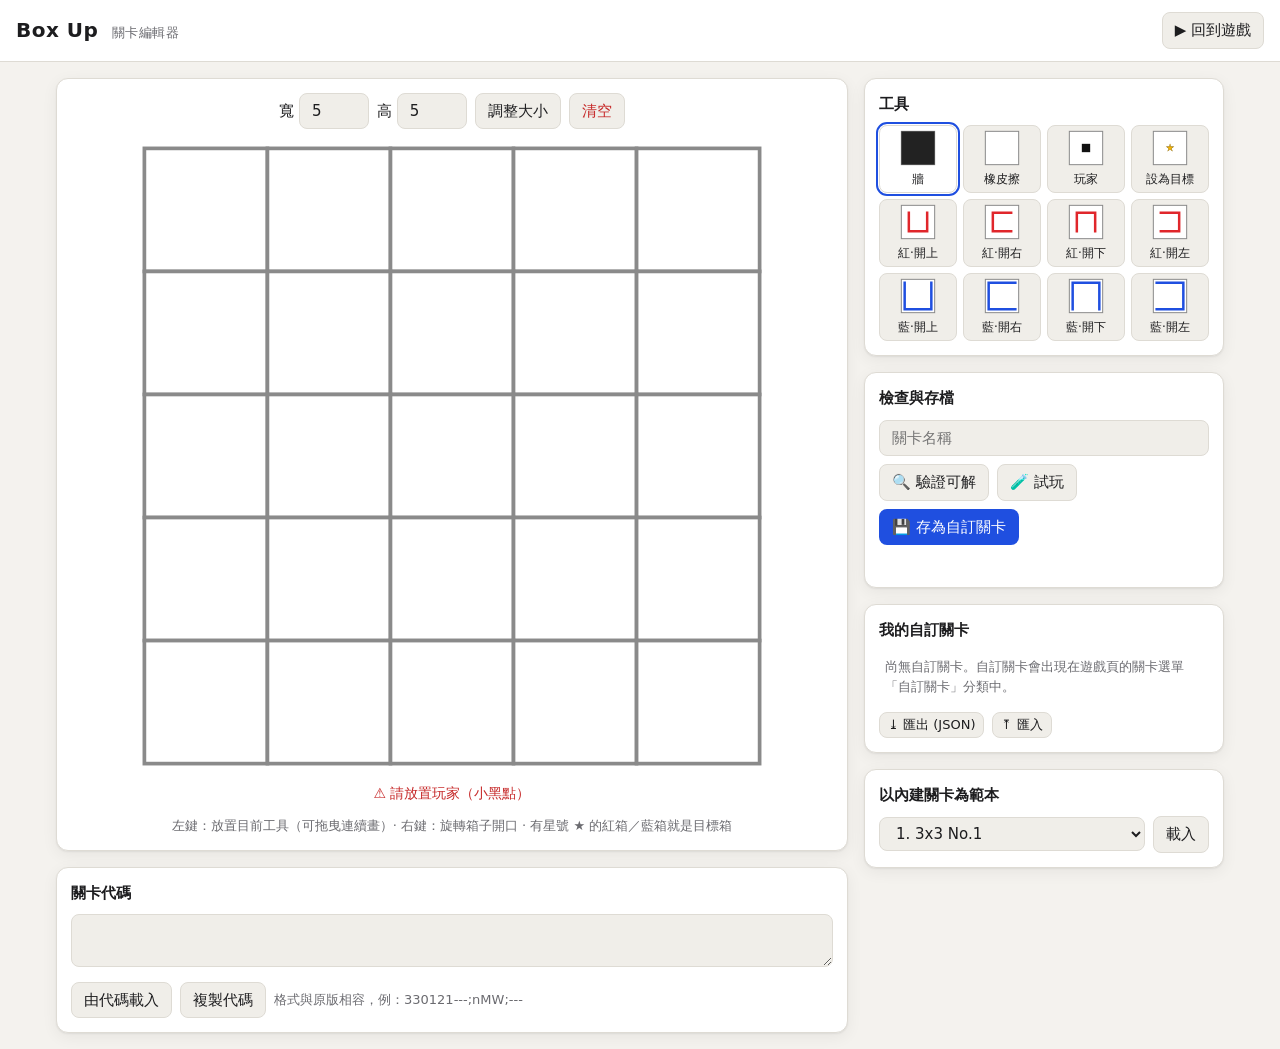
==== editor.html @ 64d10af4 "Box Up 箱中箱：遊戲（17 關、移動紀錄、存檔）與關卡編輯器 Co-Authored-By: Claude Opus 5.5 <noreply@anthropic.com>" ====
<!doctype html>
<html lang="zh-Hant">
<head>
<meta charset="utf-8">
<meta name="viewport" content="width=device-width, initial-scale=1">
<title>Box Up 關卡編輯器</title>
<link rel="stylesheet" href="style.css">
<style>
  .palette { display: grid; grid-template-columns: repeat(4, 1fr); gap: 6px; }
  .palette button { flex-direction: column; justify-content: center; padding: 4px; font-size: 12px; min-height: 64px; }
  .palette button.on { outline: 2px solid var(--accent); outline-offset: 1px; background: var(--panel); }
  .palette svg { width: 36px; height: 36px; }
  svg.board .cell { cursor: crosshair; }
  svg.board .target-mark { pointer-events: none; }
  .msg { font-size: 14px; min-height: 1.4em; }
  .msg.err { color: var(--danger); }
  .msg.ok { color: var(--ok); }
  input[type=number] { width: 70px; }
</style>
</head>
<body>
<header class="top">
  <h1>Box Up <small>關卡編輯器</small></h1>
  <nav><a class="btn" href="index.html">▶ 回到遊戲</a></nav>
</header>

<main class="layout">
  <section class="stack">
    <div class="card board-wrap">
      <div class="row" style="justify-content:center">
        <label>寬 <input type="number" id="wIn" min="2" max="15" value="5"></label>
        <label>高 <input type="number" id="hIn" min="2" max="15" value="5"></label>
        <button id="resizeBtn">調整大小</button>
        <button id="clearBtn" class="danger">清空</button>
      </div>
      <svg class="board" id="board"></svg>
      <div class="msg" id="msg"></div>
      <p class="muted" style="margin:0;text-align:center">左鍵：放置目前工具（可拖曳連續畫）· 右鍵：旋轉箱子開口 · 有星號 ★ 的紅箱／藍箱就是目標箱</p>
    </div>

    <div class="card">
      <h2>關卡代碼</h2>
      <textarea id="codeBox" rows="2" spellcheck="false"></textarea>
      <div class="row" style="margin-top:8px">
        <button id="loadCodeBtn">由代碼載入</button>
        <button id="copyCodeBtn">複製代碼</button>
        <span class="muted">格式與原版相容，例：330121---;nMW;---</span>
      </div>
    </div>
  </section>

  <aside class="stack">
    <div class="card">
      <h2>工具</h2>
      <div class="palette" id="palette"></div>
    </div>

    <div class="card">
      <h2>檢查與存檔</h2>
      <input type="text" id="nameIn" placeholder="關卡名稱">
      <div class="row" style="margin-top:8px">
        <button id="solveBtn">🔍 驗證可解</button>
        <button id="playBtn">🧪 試玩</button>
        <button id="saveBtn" class="primary">💾 存為自訂關卡</button>
      </div>
      <div class="msg" id="solveMsg" style="margin-top:8px"></div>
    </div>

    <div class="card">
      <h2>我的自訂關卡</h2>
      <div class="list" id="customList"></div>
      <div class="row" style="margin-top:10px">
        <button class="small" id="exportBtn">⤓ 匯出 (JSON)</button>
        <button class="small" id="importBtn">⤒ 匯入</button>
        <input type="file" id="importFile" accept=".json,application/json" hidden>
      </div>
    </div>

    <div class="card">
      <h2>以內建關卡為範本</h2>
      <div class="row">
        <select id="tplSel" style="flex:1"></select>
        <button id="tplBtn">載入</button>
      </div>
    </div>
  </aside>
</main>
<div class="toast" id="toast"></div>

<script src="boxup-core.js"></script>
<script src="levels.js"></script>
<script>
(function () {
  'use strict';
  const B = BoxUp;
  const $ = id => document.getElementById(id);
  const K_CUSTOM = 'boxup.customLevels';
  const store = {
    get(k, d) { try { const v = localStorage.getItem(k); return v ? JSON.parse(v) : d; } catch (e) { return d; } },
    set(k, v) { try { localStorage.setItem(k, JSON.stringify(v)); } catch (e) { toast('無法寫入瀏覽器儲存空間'); } },
  };
  function toast(msg) {
    const t = $('toast'); t.textContent = msg; t.classList.add('show');
    clearTimeout(toast._t); toast._t = setTimeout(() => t.classList.remove('show'), 1800);
  }

  // grid[y][x]: '-', 'X', 'M', 'n','e','s','w','N','E','S','W'
  let grid = [];
  let red = null, blue = null;   // 目標箱座標 {x,y}
  let tool = 'X';
  let editingIndex = -1;         // 正在編輯的自訂關卡索引

  const TOOLS = [
    { id: 'X', label: '牆' }, { id: '-', label: '橡皮擦' }, { id: 'M', label: '玩家' }, { id: '*', label: '設為目標' },
    { id: 'n', label: '紅·開上' }, { id: 'e', label: '紅·開右' }, { id: 's', label: '紅·開下' }, { id: 'w', label: '紅·開左' },
    { id: 'N', label: '藍·開上' }, { id: 'E', label: '藍·開右' }, { id: 'S', label: '藍·開下' }, { id: 'W', label: '藍·開左' },
  ];

  function iconFor(id) {
    const svg = B.svgEl('svg', { viewBox: '-4 -4 108 108' });
    B.svgEl('rect', { x: 0, y: 0, width: 100, height: 100, fill: 'var(--cell)', stroke: 'var(--grid)', 'stroke-width': 3 }, svg);
    if (id === 'X') B.svgEl('rect', { x: 0, y: 0, width: 100, height: 100, fill: 'var(--wall)' }, svg);
    else if (id === 'M') B.svgEl('rect', { x: 37.5, y: 37.5, width: 25, height: 25, fill: 'var(--player)' }, svg);
    else if (id === '*') starAt(svg, 50, 50, 1.6);
    else if (B.BOX_CHARS[id]) { const [k, d] = B.BOX_CHARS[id]; B.boxShape(k, d, true, svg); }
    return svg;
  }

  function starAt(parent, cx, cy, s) {
    const t = B.svgEl('text', { x: cx, y: cy, 'text-anchor': 'middle', 'dominant-baseline': 'central',
      'font-size': 18 * s, fill: '#f5b400', stroke: '#7a5a00', 'stroke-width': 1, class: 'target-mark' }, parent);
    t.textContent = '★';
    return t;
  }

  function buildPalette() {
    const p = $('palette');
    TOOLS.forEach(t => {
      const b = document.createElement('button');
      b.dataset.tool = t.id; b.title = t.label;
      b.appendChild(iconFor(t.id));
      b.appendChild(document.createTextNode(t.label));
      b.addEventListener('click', () => { tool = t.id; refreshPalette(); });
      p.appendChild(b);
    });
    refreshPalette();
  }
  function refreshPalette() { document.querySelectorAll('.palette button').forEach(b => b.classList.toggle('on', b.dataset.tool === tool)); }

  // ---------- 格子操作 ----------
  function newGrid(w, h) {
    grid = Array.from({ length: h }, () => Array(w).fill('-'));
    red = blue = null;
  }

  function resize(w, h) {
    const old = grid;
    grid = Array.from({ length: h }, (_, y) => Array.from({ length: w }, (_, x) => (old[y] && old[y][x]) || '-'));
    if (red && (red.x >= w || red.y >= h)) red = null;
    if (blue && (blue.x >= w || blue.y >= h)) blue = null;
    fixTargets();
  }

  const isRed = c => 'nesw'.includes(c) && c !== '';
  const isBlue = c => 'NESW'.includes(c) && c !== '';

  // 目標箱若已不存在，自動改指第一個同色箱
  function fixTargets() {
    const find = test => { for (let y = 0; y < grid.length; y++) for (let x = 0; x < grid[0].length; x++) if (test(grid[y][x])) return { x, y }; return null; };
    if (!red || !isRed(grid[red.y][red.x])) red = find(isRed);
    if (!blue || !isBlue(grid[blue.y][blue.x])) blue = find(isBlue);
  }

  function paint(x, y, t) {
    const c = grid[y][x];
    if (t === '*') {
      if (isRed(c)) red = { x, y };
      else if (isBlue(c)) blue = { x, y };
      else { setMsg('「設為目標」要點在紅箱或藍箱上', true); return; }
    } else if (t === 'M') {
      for (const row of grid) for (let i = 0; i < row.length; i++) if (row[i] === 'M') row[i] = '-';
      grid[y][x] = 'M';
    } else {
      grid[y][x] = t;
      if (isRed(t) && !red) red = { x, y };
      if (isBlue(t) && !blue) blue = { x, y };
    }
    fixTargets();
    changed();
  }

  function rotate(x, y) {
    const c = grid[y][x];
    const k = B.BOX_CHARS[c];
    if (!k) return;
    const nc = 'nesw'[(k[1] + 1) % 4];
    grid[y][x] = k[0] === B.BLUE ? nc.toUpperCase() : nc;
    changed();
  }

  // ---------- 繪製 ----------
  function draw() {
    const svg = $('board');
    const h = grid.length, w = grid[0].length, C = B.CELL;
    while (svg.firstChild) svg.removeChild(svg.firstChild);
    svg.setAttribute('viewBox', `-6 -6 ${w * C + 12} ${h * C + 12}`);
    for (let y = 0; y < h; y++) for (let x = 0; x < w; x++) {
      const c = grid[y][x];
      const g = B.svgEl('g', { transform: `translate(${x * C} ${y * C})` }, svg);
      const r = B.svgEl('rect', { x: 0, y: 0, width: C, height: C, class: 'cell' + (c === 'X' ? ' wall' : '') }, g);
      r.dataset.x = x; r.dataset.y = y;
      if (c === 'M') B.svgEl('rect', { x: 37.5, y: 37.5, width: 25, height: 25, fill: 'var(--player)', 'pointer-events': 'none' }, g);
      else if (B.BOX_CHARS[c]) {
        const [k, d] = B.BOX_CHARS[c];
        const tgt = (k === B.RED && red && red.x === x && red.y === y) || (k === B.BLUE && blue && blue.x === x && blue.y === y);
        B.boxShape(k, d, tgt, g).setAttribute('pointer-events', 'none');
        if (tgt) starAt(g, k === B.RED ? 50 : 82, k === B.RED ? 50 : 18, 1);
      }
    }
  }

  function currentCode() {
    if (!red || !blue) return null;
    return B.serializeGrid(grid, red, blue);
  }

  function validate() {
    const code = currentCode();
    let players = 0; grid.forEach(r => r.forEach(c => { if (c === 'M') players++; }));
    if (!players) return { err: '請放置玩家（小黑點）' };
    if (!red) return { err: '請放置至少一個紅箱' };
    if (!blue) return { err: '請放置至少一個藍箱' };
    try { return { code, level: B.parse(code) }; } catch (e) { return { err: e.message }; }
  }

  function setMsg(t, err) { const m = $('msg'); m.textContent = t; m.className = 'msg' + (err ? ' err' : ''); }

  function changed() {
    draw();
    const v = validate();
    $('codeBox').value = v.code || currentCode() || '';
    setMsg(v.err ? '⚠ ' + v.err : '關卡格式正確', !!v.err);
    $('solveMsg').textContent = '';
  }

  // ---------- 滑鼠 ----------
  let dragging = false, lastCell = null;
  const cellFromEvent = e => {
    const t = document.elementFromPoint(e.clientX, e.clientY);
    return t && t.dataset && t.dataset.x !== undefined ? [+t.dataset.x, +t.dataset.y] : null;
  };
  $('board').addEventListener('pointerdown', e => {
    const c = cellFromEvent(e); if (!c) return;
    if (e.button === 2) { rotate(c[0], c[1]); return; }
    if (e.button !== 0) return;
    dragging = ['X', '-'].includes(tool);
    lastCell = c.join();
    paint(c[0], c[1], tool);
  });
  $('board').addEventListener('pointermove', e => {
    if (!dragging) return;
    const c = cellFromEvent(e); if (!c || c.join() === lastCell) return;
    lastCell = c.join(); paint(c[0], c[1], tool);
  });
  window.addEventListener('pointerup', () => { dragging = false; });
  $('board').addEventListener('contextmenu', e => e.preventDefault());

  // ---------- 載入 ----------
  function loadCode(code, name) {
    const L = B.parse(code);
    grid = B.levelToGrid(L);
    red = { x: L.boxes[L.redTarget].x, y: L.boxes[L.redTarget].y };
    blue = { x: L.boxes[L.blueTarget].x, y: L.boxes[L.blueTarget].y };
    $('wIn').value = L.w; $('hIn').value = L.h;
    if (name !== undefined) $('nameIn').value = name;
    changed();
  }

  // ---------- 自訂關卡 ----------
  function customs() { return store.get(K_CUSTOM, []); }

  function renderCustoms() {
    const list = customs(), box = $('customList');
    if (!list.length) { box.innerHTML = '<div class="empty">尚無自訂關卡。自訂關卡會出現在遊戲頁的關卡選單「自訂關卡」分類中。</div>'; return; }
    box.innerHTML = '';
    list.forEach((c, i) => {
      const d = document.createElement('div'); d.className = 'item';
      d.innerHTML = `<div class="t"></div><div class="muted cd" style="font-family:ui-monospace,Consolas,monospace;word-break:break-all"></div>
        <div class="row"><button class="small" data-a="edit">編輯</button><button class="small" data-a="play">▶ 玩</button><button class="small danger" data-a="del">刪除</button></div>`;
      d.querySelector('.t').textContent = c.name + (c.par ? `（最短 ${c.par} 步）` : '') + (i === editingIndex ? ' ✎' : '');
      d.querySelector('.cd').textContent = c.code;
      d.addEventListener('click', e => {
        const a = e.target.dataset && e.target.dataset.a;
        if (a === 'edit') { editingIndex = i; loadCode(c.code, c.name); renderCustoms(); }
        else if (a === 'play') location.href = 'index.html?code=' + encodeURIComponent(c.code) + '&name=' + encodeURIComponent(c.name);
        else if (a === 'del' && confirm(`刪除自訂關卡「${c.name}」？`)) {
          const l = customs(); l.splice(i, 1); store.set(K_CUSTOM, l);
          if (editingIndex === i) editingIndex = -1; else if (editingIndex > i) editingIndex--;
          renderCustoms();
        }
      });
      box.appendChild(d);
    });
  }

  function solveNow() {
    const v = validate(), m = $('solveMsg');
    if (v.err) { m.textContent = '⚠ ' + v.err; m.className = 'msg err'; return null; }
    m.textContent = '計算中…'; m.className = 'msg';
    return new Promise(res => setTimeout(() => {
      const r = B.solve(v.level);
      if (r.path) {
        m.textContent = `✔ 可解！最短 ${r.path.length} 步（搜尋 ${r.nodes.toLocaleString()} 個狀態）\n${B.movesToArrows(r.path.map(d => B.LETTERS[d]).join(''))}`;
        m.className = 'msg ok'; m.style.whiteSpace = 'pre-wrap'; m.style.wordBreak = 'break-all';
      } else {
        m.textContent = r.aborted ? '⚠ 狀態太多，無法在合理時間內判斷是否可解' : '✘ 此關卡無解';
        m.className = 'msg err';
      }
      res({ v, r });
    }, 20));
  }

  $('solveBtn').addEventListener('click', solveNow);
  $('playBtn').addEventListener('click', () => {
    const v = validate(); if (v.err) { toast(v.err); return; }
    window.open('index.html?code=' + encodeURIComponent(v.code) + '&name=' + encodeURIComponent($('nameIn').value.trim() || '試玩關卡'), '_blank');
  });
  $('saveBtn').addEventListener('click', async () => {
    const res = await solveNow(); if (!res) return;
    const { v, r } = res;
    if (!r.path && !confirm('此關卡無解（或無法判斷），仍要存檔嗎？')) return;
    const name = $('nameIn').value.trim() || `自訂關卡 ${new Date().toLocaleDateString()}`;
    const list = customs();
    const entry = { name, code: v.code, par: r.path ? r.path.length : null, savedAt: new Date().toISOString() };
    const dup = list.findIndex((c, i) => c.code === v.code && i !== editingIndex);
    if (dup >= 0) { toast('已有相同的關卡：' + list[dup].name); return; }
    if (editingIndex >= 0 && list[editingIndex] && confirm(`覆蓋原本的「${list[editingIndex].name}」？（取消則另存新關卡）`)) list[editingIndex] = entry;
    else { list.push(entry); editingIndex = list.length - 1; }
    store.set(K_CUSTOM, list);
    $('nameIn').value = name;
    renderCustoms();
    toast('已儲存：' + name);
  });

  $('resizeBtn').addEventListener('click', () => {
    const w = Math.max(2, Math.min(15, +$('wIn').value || 5)), h = Math.max(2, Math.min(15, +$('hIn').value || 5));
    $('wIn').value = w; $('hIn').value = h; resize(w, h); changed();
  });
  $('clearBtn').addEventListener('click', () => {
    if (!confirm('清空整個棋盤？')) return;
    newGrid(grid[0].length, grid.length); editingIndex = -1; renderCustoms(); changed();
  });
  $('loadCodeBtn').addEventListener('click', () => {
    try { loadCode($('codeBox').value); editingIndex = -1; renderCustoms(); toast('已載入'); }
    catch (e) { setMsg('⚠ 代碼錯誤：' + e.message, true); }
  });
  $('copyCodeBtn').addEventListener('click', () => {
    navigator.clipboard.writeText($('codeBox').value).then(() => toast('已複製'), () => toast('複製失敗'));
  });

  const tpl = $('tplSel');
  BOXUP_LEVELS.forEach((l, i) => { const o = document.createElement('option'); o.value = i; o.textContent = `${i + 1}. ${l.name}`; tpl.appendChild(o); });
  $('tplBtn').addEventListener('click', () => {
    const l = BOXUP_LEVELS[+tpl.value]; editingIndex = -1;
    loadCode(l.code, l.name + '（改）'); renderCustoms();
  });

  $('exportBtn').addEventListener('click', () => {
    const a = document.createElement('a');
    a.href = URL.createObjectURL(new Blob([JSON.stringify({ app: 'BoxUp', version: 1, customLevels: customs() }, null, 2)], { type: 'application/json' }));
    a.download = 'BoxUp-自訂關卡.json'; a.click();
  });
  $('importBtn').addEventListener('click', () => $('importFile').click());
  $('importFile').addEventListener('change', e => {
    const f = e.target.files[0]; e.target.value = ''; if (!f) return;
    const rd = new FileReader();
    rd.onload = () => {
      try {
        const data = JSON.parse(rd.result);
        const inc = Array.isArray(data) ? data : (data.customLevels || []);
        const list = customs(), codes = new Set(list.map(c => c.code));
        let n = 0;
        inc.forEach(c => { if (c && c.code && !codes.has(c.code)) { try { B.parse(c.code); list.push({ name: c.name || '匯入關卡', code: c.code, par: c.par ?? null }); n++; } catch (_) {} } });
        store.set(K_CUSTOM, list); renderCustoms(); toast(`匯入 ${n} 個關卡`);
      } catch (err) { toast('匯入失敗：檔案格式錯誤'); }
    };
    rd.readAsText(f);
  });

  // ---------- 啟動 ----------
  buildPalette();
  newGrid(5, 5);
  changed();
  renderCustoms();
})();
</script>
</body>
</html>
---- style.css ----
:root {
  --bg: #f4f2ee;
  --panel: #ffffff;
  --ink: #1d1d1f;
  --muted: #6b6b70;
  --line: #dedbd4;
  --accent: #1f4fe0;
  --accent-ink: #ffffff;
  --danger: #c62828;
  --ok: #1b7a3a;
  --chip: #f0eee9;
  --cell: #ffffff;
  --grid: #8a8a8a;
  --wall: #222222;
  --box-red: #e0262b;
  --box-blue: #1f4fe0;
  --box-other: #222222;
  --player: #111111;
  --shadow: 0 1px 2px rgba(0,0,0,.06), 0 4px 16px rgba(0,0,0,.06);
}
@media (prefers-color-scheme: dark) {
  :root:not([data-theme="light"]) {
    --bg: #17171a; --panel: #212125; --ink: #ececef; --muted: #a0a0a8; --line: #36363c;
    --accent: #5b82ff; --chip: #2b2b31; --danger: #ff6b6b; --ok: #4cc27a;
    --shadow: 0 1px 2px rgba(0,0,0,.4), 0 4px 16px rgba(0,0,0,.3);
  }
}
* { box-sizing: border-box; }
html, body { margin: 0; }
body {
  background: var(--bg); color: var(--ink);
  font: 15px/1.5 system-ui, -apple-system, "Segoe UI", "Microsoft JhengHei", "PingFang TC", sans-serif;
}
a { color: var(--accent); }
header.top {
  display: flex; align-items: center; gap: 12px; flex-wrap: wrap;
  padding: 12px 16px; border-bottom: 1px solid var(--line); background: var(--panel);
}
header.top h1 { font-size: 20px; margin: 0; letter-spacing: .5px; }
header.top h1 small { font-weight: 400; color: var(--muted); font-size: 13px; margin-left: 6px; }
header.top nav { margin-left: auto; display: flex; gap: 8px; }
main.layout {
  display: grid; grid-template-columns: minmax(0, 1fr) 360px; gap: 16px;
  padding: 16px; max-width: 1200px; margin: 0 auto;
}
@media (max-width: 860px) { main.layout { grid-template-columns: 1fr; } }
.card { background: var(--panel); border: 1px solid var(--line); border-radius: 12px; box-shadow: var(--shadow); padding: 14px; }
.card h2 { font-size: 15px; margin: 0 0 10px; }
.stack { display: flex; flex-direction: column; gap: 16px; min-width: 0; }
.row { display: flex; gap: 8px; align-items: center; flex-wrap: wrap; }
.muted { color: var(--muted); font-size: 13px; }

button, .btn, select, input[type=text], input[type=number], textarea {
  font: inherit; color: var(--ink); background: var(--chip);
  border: 1px solid var(--line); border-radius: 8px; padding: 6px 12px;
}
button, .btn { cursor: pointer; text-decoration: none; display: inline-flex; align-items: center; gap: 4px; }
button:hover, .btn:hover { filter: brightness(.96); }
button:disabled { opacity: .45; cursor: default; }
button.primary, .btn.primary { background: var(--accent); color: var(--accent-ink); border-color: transparent; }
button.danger { color: var(--danger); }
button.small { padding: 2px 8px; font-size: 13px; }
input[type=text], textarea { width: 100%; }
textarea { font-family: ui-monospace, Consolas, monospace; font-size: 13px; resize: vertical; }

/* 棋盤 */
.board-wrap { display: flex; flex-direction: column; align-items: center; gap: 12px; }
svg.board { width: 100%; max-width: 640px; max-height: 70vh; display: block; touch-action: none; user-select: none; }
svg.board .cell { fill: var(--cell); stroke: var(--grid); stroke-width: 3; }
svg.board .cell.wall { fill: var(--wall); }
svg.board .piece { transition: transform .12s ease-out; }
svg.board.no-anim .piece { transition: none; }
svg.board.solved .cell { fill: #fffbe6; }
.status { font-size: 18px; font-weight: 600; min-height: 1.5em; text-align: center; }
.status.win { color: var(--ok); }

.dpad { display: grid; grid-template-columns: repeat(3, 52px); grid-template-rows: repeat(2, 52px); gap: 6px; }
.dpad button { justify-content: center; font-size: 22px; padding: 0; }
.dpad .u { grid-column: 2; grid-row: 1; }
.dpad .l { grid-column: 1; grid-row: 2; }
.dpad .d { grid-column: 2; grid-row: 2; }
.dpad .r { grid-column: 3; grid-row: 2; }

.stats { display: grid; grid-template-columns: repeat(3, 1fr); gap: 8px; text-align: center; }
.stats div { background: var(--chip); border-radius: 8px; padding: 6px; }
.stats b { display: block; font-size: 22px; }
.stats span { font-size: 12px; color: var(--muted); }

.movelog {
  font-family: ui-monospace, Consolas, monospace; font-size: 16px; line-height: 1.7;
  background: var(--chip); border-radius: 8px; padding: 8px; min-height: 64px; max-height: 220px; overflow: auto;
  word-break: break-all;
}
.movelog .grp { margin-right: 10px; white-space: nowrap; }
.movelog .num { color: var(--muted); font-size: 11px; margin-right: 2px; }
.movelog .cur { background: var(--accent); color: var(--accent-ink); border-radius: 3px; }

.list { display: flex; flex-direction: column; gap: 6px; max-height: 300px; overflow: auto; }
.list .item { border: 1px solid var(--line); border-radius: 8px; padding: 8px; display: flex; flex-direction: column; gap: 4px; }
.list .item .t { font-weight: 600; }
.list .empty { color: var(--muted); font-size: 13px; padding: 6px; }
details summary { cursor: pointer; font-weight: 600; }
.rules p, .rules li { font-size: 14px; }
.badge { display: inline-block; font-size: 11px; padding: 1px 6px; border-radius: 99px; background: var(--chip); border: 1px solid var(--line); }
.badge.ok { color: var(--ok); border-color: var(--ok); }
.toast {
  position: fixed; left: 50%; bottom: 24px; transform: translateX(-50%);
  background: #222; color: #fff; padding: 8px 16px; border-radius: 8px; opacity: 0; pointer-events: none; transition: opacity .2s;
}
.toast.show { opacity: .92; }
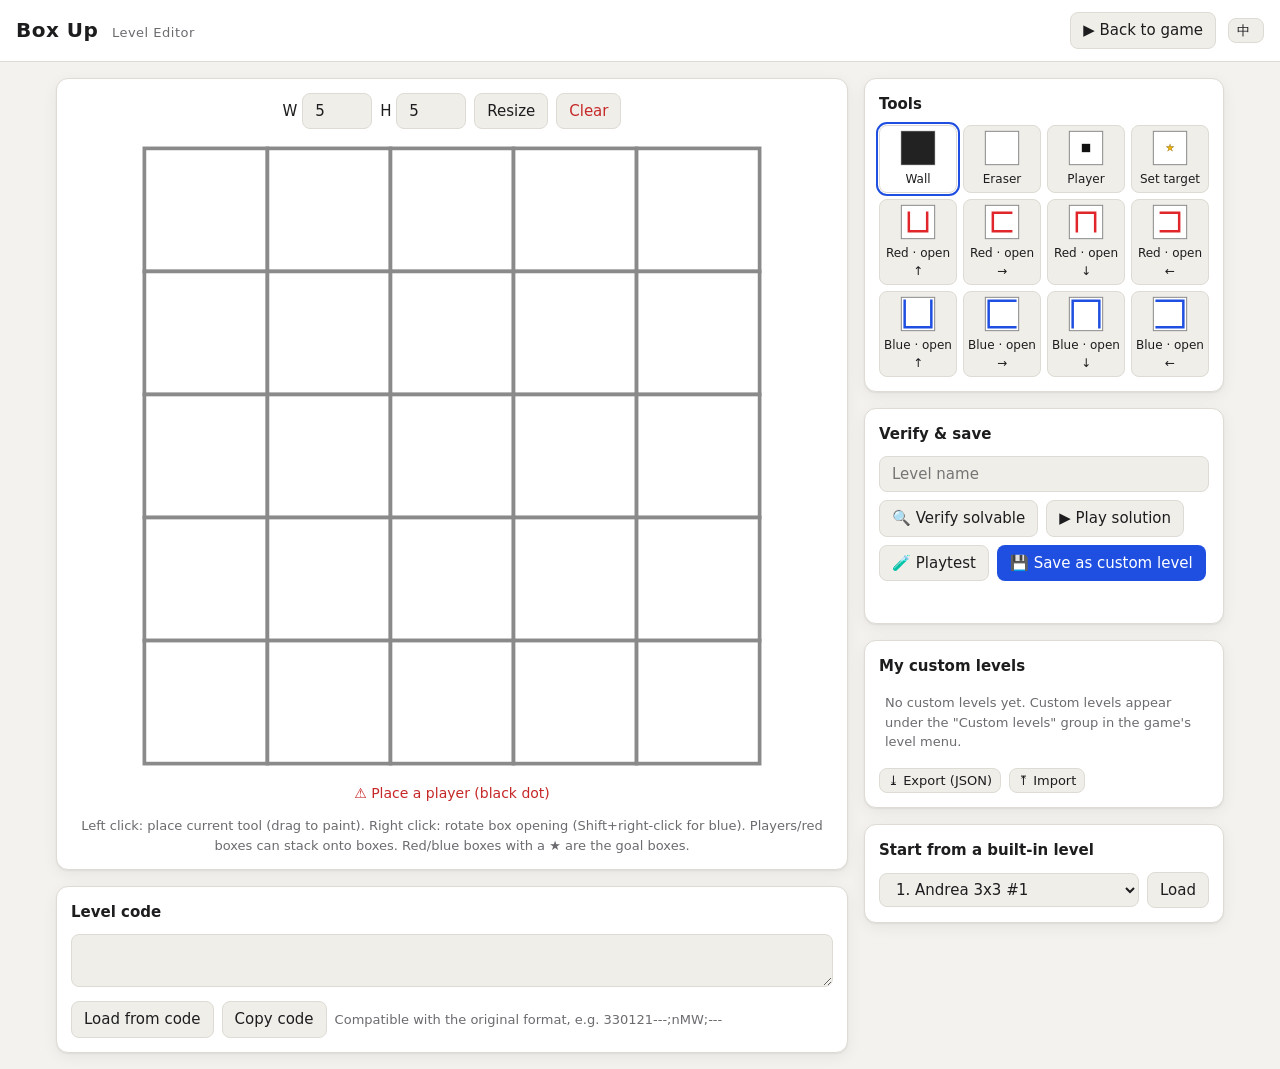
==== commit fb12fb35: "擴充為 29 關 + 中英文語系切換、新增本機伺服器與過關自動存解法 - 關卡：由 17 關擴到 29 關（Andrea / Don / Bob 三位作者分組） - 核心：支援同格堆疊 [..]（例 " ====
--- a/editor.html
+++ b/editor.html
@@ -4,6 +4,7 @@
 <meta charset="utf-8">
 <meta name="viewport" content="width=device-width, initial-scale=1">
 <title>Box Up 關卡編輯器</title>
+<meta data-i18n-doctitle="page_title_editor">
 <link rel="stylesheet" href="style.css">
 <style>
   .palette { display: grid; grid-template-columns: repeat(4, 1fr); gap: 6px; }
@@ -16,104 +17,132 @@
   .msg.err { color: var(--danger); }
   .msg.ok { color: var(--ok); }
   input[type=number] { width: 70px; }
+  .playbar { width: 100%; max-width: 640px; display: flex; flex-direction: column; gap: 8px; }
+  .playbar .row { justify-content: center; }
+  .playbar .movelog { max-height: 140px; min-height: 0; }
+  .playbar .movelog .st { cursor: pointer; border-radius: 3px; }
+  .playbar .movelog .st:hover { background: var(--line); }
+  .playbar .movelog .st.done { color: var(--muted); }
+  .playbar .movelog .st.cur { background: var(--accent); color: var(--accent-ink); }
+  .play-step { font-weight: 600; min-width: 90px; text-align: center; }
 </style>
 </head>
 <body>
 <header class="top">
-  <h1>Box Up <small>關卡編輯器</small></h1>
-  <nav><a class="btn" href="index.html">▶ 回到遊戲</a></nav>
+  <h1>Box Up <small data-i18n-text="brand_sub_editor">關卡編輯器</small></h1>
+  <nav><a class="btn" href="index.html" data-i18n-text="nav_game">▶ 回到遊戲</a></nav>
 </header>
 
 <main class="layout">
   <section class="stack">
     <div class="card board-wrap">
       <div class="row" style="justify-content:center">
-        <label>寬 <input type="number" id="wIn" min="2" max="15" value="5"></label>
-        <label>高 <input type="number" id="hIn" min="2" max="15" value="5"></label>
-        <button id="resizeBtn">調整大小</button>
-        <button id="clearBtn" class="danger">清空</button>
+        <label><span data-i18n-text="lbl_width">寬</span> <input type="number" id="wIn" min="2" max="15" value="5"></label>
+        <label><span data-i18n-text="lbl_height">高</span> <input type="number" id="hIn" min="2" max="15" value="5"></label>
+        <button id="resizeBtn" data-i18n-text="btn_resize">調整大小</button>
+        <button id="clearBtn" class="danger" data-i18n-text="btn_clear">清空</button>
       </div>
       <svg class="board" id="board"></svg>
+      <svg class="board" id="playBoard" hidden></svg>
+      <div class="playbar" id="playBar" hidden>
+        <div class="row">
+          <button id="pbFirst" data-i18n-title="pb_first_title">⏮</button>
+          <button id="pbPrev" data-i18n-title="pb_prev_title">◀</button>
+          <button id="pbPlay" class="primary" data-i18n-title="pb_play_title" data-i18n-text="pb_play">▶ 播放</button>
+          <button id="pbNext" data-i18n-title="pb_next_title">▶|</button>
+          <button id="pbLast" data-i18n-title="pb_last_title">⏭</button>
+          <span class="play-step" id="pbStep">0 / 0</span>
+          <select id="pbSpeed" data-i18n-title="pb_speed_title">
+            <option value="700" data-i18n-text="pb_speed_slow">慢</option>
+            <option value="350" selected data-i18n-text="pb_speed_mid">中</option>
+            <option value="150" data-i18n-text="pb_speed_fast">快</option>
+          </select>
+          <button id="pbExit" class="danger" data-i18n-title="pb_exit_title" data-i18n-text="pb_exit">✕ 結束示範</button>
+        </div>
+        <div class="movelog" id="pbLog"></div>
+      </div>
       <div class="msg" id="msg"></div>
-      <p class="muted" style="margin:0;text-align:center">左鍵：放置目前工具（可拖曳連續畫）· 右鍵：旋轉箱子開口 · 有星號 ★ 的紅箱／藍箱就是目標箱</p>
+      <p class="muted" style="margin:0;text-align:center" data-i18n="editor_tip"></p>
     </div>
 
     <div class="card">
-      <h2>關卡代碼</h2>
+      <h2 data-i18n-text="code_h2">關卡代碼</h2>
       <textarea id="codeBox" rows="2" spellcheck="false"></textarea>
       <div class="row" style="margin-top:8px">
-        <button id="loadCodeBtn">由代碼載入</button>
-        <button id="copyCodeBtn">複製代碼</button>
-        <span class="muted">格式與原版相容，例：330121---;nMW;---</span>
+        <button id="loadCodeBtn" data-i18n-text="btn_load_code">由代碼載入</button>
+        <button id="copyCodeBtn" data-i18n-text="btn_copy_code">複製代碼</button>
+        <span class="muted" data-i18n-text="code_hint">格式與原版相容,例:330121---;nMW;---</span>
       </div>
     </div>
   </section>
 
   <aside class="stack">
     <div class="card">
-      <h2>工具</h2>
+      <h2 data-i18n-text="tools_h2">工具</h2>
       <div class="palette" id="palette"></div>
     </div>
 
     <div class="card">
-      <h2>檢查與存檔</h2>
-      <input type="text" id="nameIn" placeholder="關卡名稱">
+      <h2 data-i18n-text="verify_h2">檢查與存檔</h2>
+      <input type="text" id="nameIn" data-i18n-placeholder="name_placeholder">
       <div class="row" style="margin-top:8px">
-        <button id="solveBtn">🔍 驗證可解</button>
-        <button id="playBtn">🧪 試玩</button>
-        <button id="saveBtn" class="primary">💾 存為自訂關卡</button>
+        <button id="solveBtn" data-i18n-text="btn_verify">🔍 驗證可解</button>
+        <button id="demoBtn" data-i18n-text="btn_demo">▶ 播放解法</button>
+        <button id="playBtn" data-i18n-text="btn_playtest">🧪 試玩</button>
+        <button id="saveBtn" class="primary" data-i18n-text="btn_save_custom">💾 存為自訂關卡</button>
       </div>
       <div class="msg" id="solveMsg" style="margin-top:8px"></div>
     </div>
 
     <div class="card">
-      <h2>我的自訂關卡</h2>
+      <h2 data-i18n-text="customs_h2">我的自訂關卡</h2>
       <div class="list" id="customList"></div>
       <div class="row" style="margin-top:10px">
-        <button class="small" id="exportBtn">⤓ 匯出 (JSON)</button>
-        <button class="small" id="importBtn">⤒ 匯入</button>
+        <button class="small" id="exportBtn" data-i18n-text="btn_export_customs">⤓ 匯出 (JSON)</button>
+        <button class="small" id="importBtn" data-i18n-text="btn_import">⤒ 匯入</button>
         <input type="file" id="importFile" accept=".json,application/json" hidden>
       </div>
     </div>
 
     <div class="card">
-      <h2>以內建關卡為範本</h2>
+      <h2 data-i18n-text="tpl_h2">以內建關卡為範本</h2>
       <div class="row">
         <select id="tplSel" style="flex:1"></select>
-        <button id="tplBtn">載入</button>
+        <button id="tplBtn" data-i18n-text="btn_tpl_load">載入</button>
       </div>
     </div>
   </aside>
 </main>
 <div class="toast" id="toast"></div>
 
+<script src="i18n.js"></script>
 <script src="boxup-core.js"></script>
 <script src="levels.js"></script>
 <script>
 (function () {
   'use strict';
   const B = BoxUp;
+  const T = (k, v) => window.I18N.t(k, v);
   const $ = id => document.getElementById(id);
   const K_CUSTOM = 'boxup.customLevels';
   const store = {
     get(k, d) { try { const v = localStorage.getItem(k); return v ? JSON.parse(v) : d; } catch (e) { return d; } },
-    set(k, v) { try { localStorage.setItem(k, JSON.stringify(v)); } catch (e) { toast('無法寫入瀏覽器儲存空間'); } },
+    set(k, v) { try { localStorage.setItem(k, JSON.stringify(v)); } catch (e) { toast(T('toast_storage_fail')); } },
   };
   function toast(msg) {
     const t = $('toast'); t.textContent = msg; t.classList.add('show');
     clearTimeout(toast._t); toast._t = setTimeout(() => t.classList.remove('show'), 1800);
   }
 
-  // grid[y][x]: '-', 'X', 'M', 'n','e','s','w','N','E','S','W'
   let grid = [];
-  let red = null, blue = null;   // 目標箱座標 {x,y}
+  let red = null, blue = null;
   let tool = 'X';
-  let editingIndex = -1;         // 正在編輯的自訂關卡索引
+  let editingIndex = -1;
 
   const TOOLS = [
-    { id: 'X', label: '牆' }, { id: '-', label: '橡皮擦' }, { id: 'M', label: '玩家' }, { id: '*', label: '設為目標' },
-    { id: 'n', label: '紅·開上' }, { id: 'e', label: '紅·開右' }, { id: 's', label: '紅·開下' }, { id: 'w', label: '紅·開左' },
-    { id: 'N', label: '藍·開上' }, { id: 'E', label: '藍·開右' }, { id: 'S', label: '藍·開下' }, { id: 'W', label: '藍·開左' },
+    { id: 'X', key: 'tool_wall' }, { id: '-', key: 'tool_eraser' }, { id: 'M', key: 'tool_player' }, { id: '*', key: 'tool_target' },
+    { id: 'n', key: 'tool_red_up' }, { id: 'e', key: 'tool_red_right' }, { id: 's', key: 'tool_red_down' }, { id: 'w', key: 'tool_red_left' },
+    { id: 'N', key: 'tool_blue_up' }, { id: 'E', key: 'tool_blue_right' }, { id: 'S', key: 'tool_blue_down' }, { id: 'W', key: 'tool_blue_left' },
   ];
 
   function iconFor(id) {
@@ -135,11 +164,13 @@
 
   function buildPalette() {
     const p = $('palette');
+    p.innerHTML = '';
     TOOLS.forEach(t => {
+      const label = T(t.key);
       const b = document.createElement('button');
-      b.dataset.tool = t.id; b.title = t.label;
+      b.dataset.tool = t.id; b.title = label; b.dataset.i18nKey = t.key;
       b.appendChild(iconFor(t.id));
-      b.appendChild(document.createTextNode(t.label));
+      b.appendChild(document.createTextNode(label));
       b.addEventListener('click', () => { tool = t.id; refreshPalette(); });
       p.appendChild(b);
     });
@@ -147,7 +178,6 @@
   }
   function refreshPalette() { document.querySelectorAll('.palette button').forEach(b => b.classList.toggle('on', b.dataset.tool === tool)); }
 
-  // ---------- 格子操作 ----------
   function newGrid(w, h) {
     grid = Array.from({ length: h }, () => Array(w).fill('-'));
     red = blue = null;
@@ -161,10 +191,12 @@
     fixTargets();
   }
 
-  const isRed = c => 'nesw'.includes(c) && c !== '';
-  const isBlue = c => 'NESW'.includes(c) && c !== '';
-
-  // 目標箱若已不存在，自動改指第一個同色箱
+  const redOf = c => [...c].find(ch => 'nesw'.includes(ch)) || '';
+  const blueOf = c => [...c].find(ch => 'NESW'.includes(ch)) || '';
+  const isRed = c => !!redOf(c);
+  const isBlue = c => !!blueOf(c);
+  const compose = (m, r, b) => (m + r + b) || '-';
+
   function fixTargets() {
     const find = test => { for (let y = 0; y < grid.length; y++) for (let x = 0; x < grid[0].length; x++) if (test(grid[y][x])) return { x, y }; return null; };
     if (!red || !isRed(grid[red.y][red.x])) red = find(isRed);
@@ -172,33 +204,38 @@
   }
 
   function paint(x, y, t) {
-    const c = grid[y][x];
+    const c = grid[y][x] === 'X' ? '' : grid[y][x];
+    const m = c.includes('M') ? 'M' : '';
     if (t === '*') {
+      if (!isRed(c) && !isBlue(c)) { setMsg(T('msg_target_on_box'), true); return; }
       if (isRed(c)) red = { x, y };
-      else if (isBlue(c)) blue = { x, y };
-      else { setMsg('「設為目標」要點在紅箱或藍箱上', true); return; }
+      if (isBlue(c)) blue = { x, y };
     } else if (t === 'M') {
-      for (const row of grid) for (let i = 0; i < row.length; i++) if (row[i] === 'M') row[i] = '-';
-      grid[y][x] = 'M';
+      for (const row of grid) for (let i = 0; i < row.length; i++) if (row[i].includes('M')) row[i] = compose('', redOf(row[i]), blueOf(row[i]));
+      grid[y][x] = compose('M', redOf(c), blueOf(c));
+    } else if (t === 'X' || t === '-') {
+      grid[y][x] = t;
+    } else if ('nesw'.includes(t)) {
+      grid[y][x] = compose(m, t, blueOf(c));
+      if (!red) red = { x, y };
     } else {
-      grid[y][x] = t;
-      if (isRed(t) && !red) red = { x, y };
-      if (isBlue(t) && !blue) blue = { x, y };
+      grid[y][x] = compose(m, redOf(c), t);
+      if (!blue) blue = { x, y };
     }
     fixTargets();
     changed();
   }
 
-  function rotate(x, y) {
+  function rotate(x, y, preferBlue) {
     const c = grid[y][x];
-    const k = B.BOX_CHARS[c];
-    if (!k) return;
+    const ch = (preferBlue ? blueOf(c) || redOf(c) : redOf(c) || blueOf(c));
+    if (!ch) return;
+    const k = B.BOX_CHARS[ch];
     const nc = 'nesw'[(k[1] + 1) % 4];
-    grid[y][x] = k[0] === B.BLUE ? nc.toUpperCase() : nc;
+    grid[y][x] = c.replace(ch, k[0] === B.BLUE ? nc.toUpperCase() : nc);
     changed();
   }
 
-  // ---------- 繪製 ----------
   function draw() {
     const svg = $('board');
     const h = grid.length, w = grid[0].length, C = B.CELL;
@@ -209,13 +246,14 @@
       const g = B.svgEl('g', { transform: `translate(${x * C} ${y * C})` }, svg);
       const r = B.svgEl('rect', { x: 0, y: 0, width: C, height: C, class: 'cell' + (c === 'X' ? ' wall' : '') }, g);
       r.dataset.x = x; r.dataset.y = y;
-      if (c === 'M') B.svgEl('rect', { x: 37.5, y: 37.5, width: 25, height: 25, fill: 'var(--player)', 'pointer-events': 'none' }, g);
-      else if (B.BOX_CHARS[c]) {
-        const [k, d] = B.BOX_CHARS[c];
+      for (const ch of [blueOf(c), redOf(c)]) {
+        if (!ch) continue;
+        const [k, d] = B.BOX_CHARS[ch];
         const tgt = (k === B.RED && red && red.x === x && red.y === y) || (k === B.BLUE && blue && blue.x === x && blue.y === y);
         B.boxShape(k, d, tgt, g).setAttribute('pointer-events', 'none');
-        if (tgt) starAt(g, k === B.RED ? 50 : 82, k === B.RED ? 50 : 18, 1);
+        if (tgt) starAt(g, k === B.RED ? 34 : 86, k === B.RED ? 34 : 14, 0.8);
       }
+      if (c.includes('M')) B.svgEl('rect', { x: 37.5, y: 37.5, width: 25, height: 25, fill: 'var(--player)', 'pointer-events': 'none' }, g);
     }
   }
 
@@ -226,24 +264,24 @@
 
   function validate() {
     const code = currentCode();
-    let players = 0; grid.forEach(r => r.forEach(c => { if (c === 'M') players++; }));
-    if (!players) return { err: '請放置玩家（小黑點）' };
-    if (!red) return { err: '請放置至少一個紅箱' };
-    if (!blue) return { err: '請放置至少一個藍箱' };
+    let players = 0; grid.forEach(r => r.forEach(c => { if (c.includes('M')) players++; }));
+    if (!players) return { err: T('msg_need_player') };
+    if (!red) return { err: T('msg_need_red') };
+    if (!blue) return { err: T('msg_need_blue') };
     try { return { code, level: B.parse(code) }; } catch (e) { return { err: e.message }; }
   }
 
   function setMsg(t, err) { const m = $('msg'); m.textContent = t; m.className = 'msg' + (err ? ' err' : ''); }
 
   function changed() {
+    stopDemo();
     draw();
     const v = validate();
     $('codeBox').value = v.code || currentCode() || '';
-    setMsg(v.err ? '⚠ ' + v.err : '關卡格式正確', !!v.err);
+    setMsg(v.err ? T('msg_level_warn', { err: v.err }) : T('msg_level_ok'), !!v.err);
     $('solveMsg').textContent = '';
   }
 
-  // ---------- 滑鼠 ----------
   let dragging = false, lastCell = null;
   const cellFromEvent = e => {
     const t = document.elementFromPoint(e.clientX, e.clientY);
@@ -251,7 +289,7 @@
   };
   $('board').addEventListener('pointerdown', e => {
     const c = cellFromEvent(e); if (!c) return;
-    if (e.button === 2) { rotate(c[0], c[1]); return; }
+    if (e.button === 2) { rotate(c[0], c[1], e.shiftKey); return; }
     if (e.button !== 0) return;
     dragging = ['X', '-'].includes(tool);
     lastCell = c.join();
@@ -265,7 +303,6 @@
   window.addEventListener('pointerup', () => { dragging = false; });
   $('board').addEventListener('contextmenu', e => e.preventDefault());
 
-  // ---------- 載入 ----------
   function loadCode(code, name) {
     const L = B.parse(code);
     grid = B.levelToGrid(L);
@@ -276,24 +313,23 @@
     changed();
   }
 
-  // ---------- 自訂關卡 ----------
   function customs() { return store.get(K_CUSTOM, []); }
 
   function renderCustoms() {
     const list = customs(), box = $('customList');
-    if (!list.length) { box.innerHTML = '<div class="empty">尚無自訂關卡。自訂關卡會出現在遊戲頁的關卡選單「自訂關卡」分類中。</div>'; return; }
+    if (!list.length) { box.innerHTML = `<div class="empty">${T('no_customs')}</div>`; return; }
     box.innerHTML = '';
     list.forEach((c, i) => {
       const d = document.createElement('div'); d.className = 'item';
       d.innerHTML = `<div class="t"></div><div class="muted cd" style="font-family:ui-monospace,Consolas,monospace;word-break:break-all"></div>
-        <div class="row"><button class="small" data-a="edit">編輯</button><button class="small" data-a="play">▶ 玩</button><button class="small danger" data-a="del">刪除</button></div>`;
-      d.querySelector('.t').textContent = c.name + (c.par ? `（最短 ${c.par} 步）` : '') + (i === editingIndex ? ' ✎' : '');
+        <div class="row"><button class="small" data-a="edit">${T('btn_edit')}</button><button class="small" data-a="play">${T('btn_play')}</button><button class="small danger" data-a="del">${T('btn_delete')}</button></div>`;
+      d.querySelector('.t').textContent = c.name + (c.par ? T('custom_par_suffix', { n: c.par }) : '') + (i === editingIndex ? ' ✎' : '');
       d.querySelector('.cd').textContent = c.code;
       d.addEventListener('click', e => {
         const a = e.target.dataset && e.target.dataset.a;
         if (a === 'edit') { editingIndex = i; loadCode(c.code, c.name); renderCustoms(); }
         else if (a === 'play') location.href = 'index.html?code=' + encodeURIComponent(c.code) + '&name=' + encodeURIComponent(c.name);
-        else if (a === 'del' && confirm(`刪除自訂關卡「${c.name}」？`)) {
+        else if (a === 'del' && confirm(T('confirm_delete_custom', { name: c.name }))) {
           const l = customs(); l.splice(i, 1); store.set(K_CUSTOM, l);
           if (editingIndex === i) editingIndex = -1; else if (editingIndex > i) editingIndex--;
           renderCustoms();
@@ -305,15 +341,15 @@
 
   function solveNow() {
     const v = validate(), m = $('solveMsg');
-    if (v.err) { m.textContent = '⚠ ' + v.err; m.className = 'msg err'; return null; }
-    m.textContent = '計算中…'; m.className = 'msg';
+    if (v.err) { m.textContent = T('msg_level_warn', { err: v.err }); m.className = 'msg err'; return null; }
+    m.textContent = T('solve_calculating'); m.className = 'msg';
     return new Promise(res => setTimeout(() => {
       const r = B.solve(v.level);
       if (r.path) {
-        m.textContent = `✔ 可解！最短 ${r.path.length} 步（搜尋 ${r.nodes.toLocaleString()} 個狀態）\n${B.movesToArrows(r.path.map(d => B.LETTERS[d]).join(''))}`;
+        m.textContent = T('solve_ok', { n: r.path.length, nodes: r.nodes.toLocaleString(), arrows: B.movesToArrows(r.path.map(d => B.LETTERS[d]).join('')) });
         m.className = 'msg ok'; m.style.whiteSpace = 'pre-wrap'; m.style.wordBreak = 'break-all';
       } else {
-        m.textContent = r.aborted ? '⚠ 狀態太多，無法在合理時間內判斷是否可解' : '✘ 此關卡無解';
+        m.textContent = r.aborted ? T('solve_too_many') : T('solve_none');
         m.className = 'msg err';
       }
       res({ v, r });
@@ -321,25 +357,127 @@
   }
 
   $('solveBtn').addEventListener('click', solveNow);
+
+  let demo = null;
+  const showEl = (id, on) => $(id).toggleAttribute('hidden', !on);
+
+  async function startDemo() {
+    const res = await solveNow();
+    if (!res || !res.r.path) { if (res) toast(T('demo_unsolvable')); return; }
+    const { v, r } = res;
+    const states = [B.initialState(v.level)];
+    for (const d of r.path) states.push(B.move(v.level, states[states.length - 1], d));
+    showEl('board', false); showEl('playBoard', true); showEl('playBar', true);
+    demo = { L: v.level, path: r.path, states, i: 0, timer: null, board: B.createBoard($('playBoard'), v.level) };
+    $('playBoard').classList.add('no-anim');
+    renderLogDemo();
+    showDemo();
+    requestAnimationFrame(() => requestAnimationFrame(() => { $('playBoard').classList.remove('no-anim'); playDemo(); }));
+  }
+
+  function renderLogDemo() {
+    const log = $('pbLog');
+    log.innerHTML = '';
+    demo.path.forEach((d, k) => {
+      if (k % 10 === 0) {
+        const g = document.createElement('span'); g.className = 'grp';
+        g.innerHTML = `<span class="num">${k + 1}</span>`;
+        log.appendChild(g);
+      }
+      const a = document.createElement('span');
+      a.className = 'st'; a.textContent = B.ARROWS[d]; a.dataset.k = k;
+      a.title = T('demo_step', { k: k + 1, arrow: B.ARROWS[d] });
+      a.addEventListener('click', () => { pauseDemo(); gotoDemo(k + 1); });
+      log.lastChild.appendChild(a);
+    });
+  }
+
+  function showDemo() {
+    const { i, path, states } = demo;
+    demo.board.update(states[i]);
+    $('playBoard').classList.toggle('solved', i === path.length);
+    $('pbStep').textContent = T('step_counter', { i, n: path.length });
+    $('pbFirst').disabled = $('pbPrev').disabled = i === 0;
+    $('pbNext').disabled = $('pbLast').disabled = i === path.length;
+    $('pbLog').querySelectorAll('.st').forEach(el => {
+      const k = +el.dataset.k;
+      el.classList.toggle('done', k < i - 1);
+      el.classList.toggle('cur', k === i - 1);
+    });
+    const cur = $('pbLog').querySelector('.st.cur');
+    if (cur) cur.scrollIntoView({ block: 'nearest' });
+    setMsg(i === path.length ? T('demo_done') : i === 0 ? T('demo_start') : T('demo_step', { k: i, arrow: B.ARROWS[path[i - 1]] }), false);
+  }
+
+  function gotoDemo(i) {
+    if (!demo) return;
+    demo.i = Math.max(0, Math.min(demo.path.length, i));
+    showDemo();
+  }
+
+  function playDemo() {
+    if (!demo) return;
+    if (demo.i === demo.path.length) gotoDemo(0);
+    clearInterval(demo.timer);
+    demo.timer = setInterval(() => {
+      if (demo.i >= demo.path.length) { pauseDemo(); return; }
+      gotoDemo(demo.i + 1);
+    }, +$('pbSpeed').value);
+    $('pbPlay').textContent = T('pb_pause');
+    $('pbPlay').setAttribute('data-i18n-text', 'pb_pause');
+  }
+
+  function pauseDemo() {
+    if (!demo) return;
+    clearInterval(demo.timer); demo.timer = null;
+    $('pbPlay').textContent = T('pb_play');
+    $('pbPlay').setAttribute('data-i18n-text', 'pb_play');
+  }
+
+  function stopDemo() {
+    if (!demo) return;
+    pauseDemo();
+    demo = null;
+    showEl('board', true); showEl('playBoard', false); showEl('playBar', false);
+  }
+
+  $('demoBtn').addEventListener('click', startDemo);
+  $('pbPlay').addEventListener('click', () => demo && (demo.timer ? pauseDemo() : playDemo()));
+  $('pbFirst').addEventListener('click', () => { pauseDemo(); gotoDemo(0); });
+  $('pbPrev').addEventListener('click', () => { pauseDemo(); gotoDemo(demo.i - 1); });
+  $('pbNext').addEventListener('click', () => { pauseDemo(); gotoDemo(demo.i + 1); });
+  $('pbLast').addEventListener('click', () => { pauseDemo(); gotoDemo(demo.path.length); });
+  $('pbSpeed').addEventListener('change', () => { if (demo && demo.timer) playDemo(); });
+  $('pbExit').addEventListener('click', () => { stopDemo(); changed(); });
+  document.addEventListener('keydown', e => {
+    if (!demo || (e.target.matches && e.target.matches('input, textarea, select'))) return;
+    const k = e.key;
+    if (k === ' ') { e.preventDefault(); demo.timer ? pauseDemo() : playDemo(); }
+    else if (k === 'ArrowLeft') { e.preventDefault(); pauseDemo(); gotoDemo(demo.i - 1); }
+    else if (k === 'ArrowRight') { e.preventDefault(); pauseDemo(); gotoDemo(demo.i + 1); }
+    else if (k === 'Home') { pauseDemo(); gotoDemo(0); }
+    else if (k === 'End') { pauseDemo(); gotoDemo(demo.path.length); }
+    else if (k === 'Escape') { stopDemo(); changed(); }
+  });
   $('playBtn').addEventListener('click', () => {
     const v = validate(); if (v.err) { toast(v.err); return; }
-    window.open('index.html?code=' + encodeURIComponent(v.code) + '&name=' + encodeURIComponent($('nameIn').value.trim() || '試玩關卡'), '_blank');
+    window.open('index.html?code=' + encodeURIComponent(v.code) + '&name=' + encodeURIComponent($('nameIn').value.trim() || T('playtest_default_name')), '_blank');
   });
   $('saveBtn').addEventListener('click', async () => {
     const res = await solveNow(); if (!res) return;
     const { v, r } = res;
-    if (!r.path && !confirm('此關卡無解（或無法判斷），仍要存檔嗎？')) return;
-    const name = $('nameIn').value.trim() || `自訂關卡 ${new Date().toLocaleDateString()}`;
+    if (!r.path && !confirm(T('solve_none') + ' — save anyway?')) return;
+    const name = $('nameIn').value.trim() || T('custom_default_name', { date: new Date().toLocaleDateString() });
     const list = customs();
     const entry = { name, code: v.code, par: r.path ? r.path.length : null, savedAt: new Date().toISOString() };
     const dup = list.findIndex((c, i) => c.code === v.code && i !== editingIndex);
-    if (dup >= 0) { toast('已有相同的關卡：' + list[dup].name); return; }
-    if (editingIndex >= 0 && list[editingIndex] && confirm(`覆蓋原本的「${list[editingIndex].name}」？（取消則另存新關卡）`)) list[editingIndex] = entry;
+    if (dup >= 0) { toast(T('toast_dup', { name: list[dup].name })); return; }
+    if (editingIndex >= 0 && list[editingIndex] && confirm(T('confirm_overwrite', { name: list[editingIndex].name }))) list[editingIndex] = entry;
     else { list.push(entry); editingIndex = list.length - 1; }
     store.set(K_CUSTOM, list);
     $('nameIn').value = name;
     renderCustoms();
-    toast('已儲存：' + name);
+    toast(T('toast_custom_saved', { name }));
   });
 
   $('resizeBtn').addEventListener('click', () => {
@@ -347,28 +485,33 @@
     $('wIn').value = w; $('hIn').value = h; resize(w, h); changed();
   });
   $('clearBtn').addEventListener('click', () => {
-    if (!confirm('清空整個棋盤？')) return;
+    if (!confirm(T('confirm_clear_board'))) return;
     newGrid(grid[0].length, grid.length); editingIndex = -1; renderCustoms(); changed();
   });
   $('loadCodeBtn').addEventListener('click', () => {
-    try { loadCode($('codeBox').value); editingIndex = -1; renderCustoms(); toast('已載入'); }
-    catch (e) { setMsg('⚠ 代碼錯誤：' + e.message, true); }
+    try { loadCode($('codeBox').value); editingIndex = -1; renderCustoms(); toast(T('toast_code_loaded')); }
+    catch (e) { setMsg(T('toast_code_bad', { msg: e.message }), true); }
   });
   $('copyCodeBtn').addEventListener('click', () => {
-    navigator.clipboard.writeText($('codeBox').value).then(() => toast('已複製'), () => toast('複製失敗'));
-  });
-
+    navigator.clipboard.writeText($('codeBox').value).then(() => toast(T('toast_copied_short')), () => toast(T('toast_copy_failed')));
+  });
+
+  function buildTplSel() {
+    const tpl = $('tplSel');
+    tpl.innerHTML = '';
+    BOXUP_LEVELS.forEach((l, i) => { const o = document.createElement('option'); o.value = i; o.textContent = `${i + 1}. ${l.author} ${l.name}`; tpl.appendChild(o); });
+  }
   const tpl = $('tplSel');
-  BOXUP_LEVELS.forEach((l, i) => { const o = document.createElement('option'); o.value = i; o.textContent = `${i + 1}. ${l.name}`; tpl.appendChild(o); });
+  buildTplSel();
   $('tplBtn').addEventListener('click', () => {
     const l = BOXUP_LEVELS[+tpl.value]; editingIndex = -1;
-    loadCode(l.code, l.name + '（改）'); renderCustoms();
+    loadCode(l.code, `${l.author} ${l.name}${T('tpl_edited_suffix')}`); renderCustoms();
   });
 
   $('exportBtn').addEventListener('click', () => {
     const a = document.createElement('a');
     a.href = URL.createObjectURL(new Blob([JSON.stringify({ app: 'BoxUp', version: 1, customLevels: customs() }, null, 2)], { type: 'application/json' }));
-    a.download = 'BoxUp-自訂關卡.json'; a.click();
+    a.download = T('file_save_customs'); a.click();
   });
   $('importBtn').addEventListener('click', () => $('importFile').click());
   $('importFile').addEventListener('change', e => {
@@ -380,14 +523,19 @@
         const inc = Array.isArray(data) ? data : (data.customLevels || []);
         const list = customs(), codes = new Set(list.map(c => c.code));
         let n = 0;
-        inc.forEach(c => { if (c && c.code && !codes.has(c.code)) { try { B.parse(c.code); list.push({ name: c.name || '匯入關卡', code: c.code, par: c.par ?? null }); n++; } catch (_) {} } });
-        store.set(K_CUSTOM, list); renderCustoms(); toast(`匯入 ${n} 個關卡`);
-      } catch (err) { toast('匯入失敗：檔案格式錯誤'); }
+        inc.forEach(c => { if (c && c.code && !codes.has(c.code)) { try { B.parse(c.code); list.push({ name: c.name || T('import_custom_default_name'), code: c.code, par: c.par ?? null }); n++; } catch (_) {} } });
+        store.set(K_CUSTOM, list); renderCustoms(); toast(T('toast_imported_customs', { n }));
+      } catch (err) { toast(T('toast_import_failed')); }
     };
     rd.readAsText(f);
   });
 
-  // ---------- 啟動 ----------
+  window.onI18nChange = function () {
+    buildPalette();
+    renderCustoms();
+    changed();
+  };
+
   buildPalette();
   newGrid(5, 5);
   changed();
--- a/style.css
+++ b/style.css
@@ -26,6 +26,7 @@
   }
 }
 * { box-sizing: border-box; }
+[hidden] { display: none !important; }
 html, body { margin: 0; }
 body {
   background: var(--bg); color: var(--ink);
@@ -39,6 +40,7 @@
 header.top h1 { font-size: 20px; margin: 0; letter-spacing: .5px; }
 header.top h1 small { font-weight: 400; color: var(--muted); font-size: 13px; margin-left: 6px; }
 header.top nav { margin-left: auto; display: flex; gap: 8px; }
+header.top .lang-btn { min-width: 36px; }
 main.layout {
   display: grid; grid-template-columns: minmax(0, 1fr) 360px; gap: 16px;
   padding: 16px; max-width: 1200px; margin: 0 auto;
